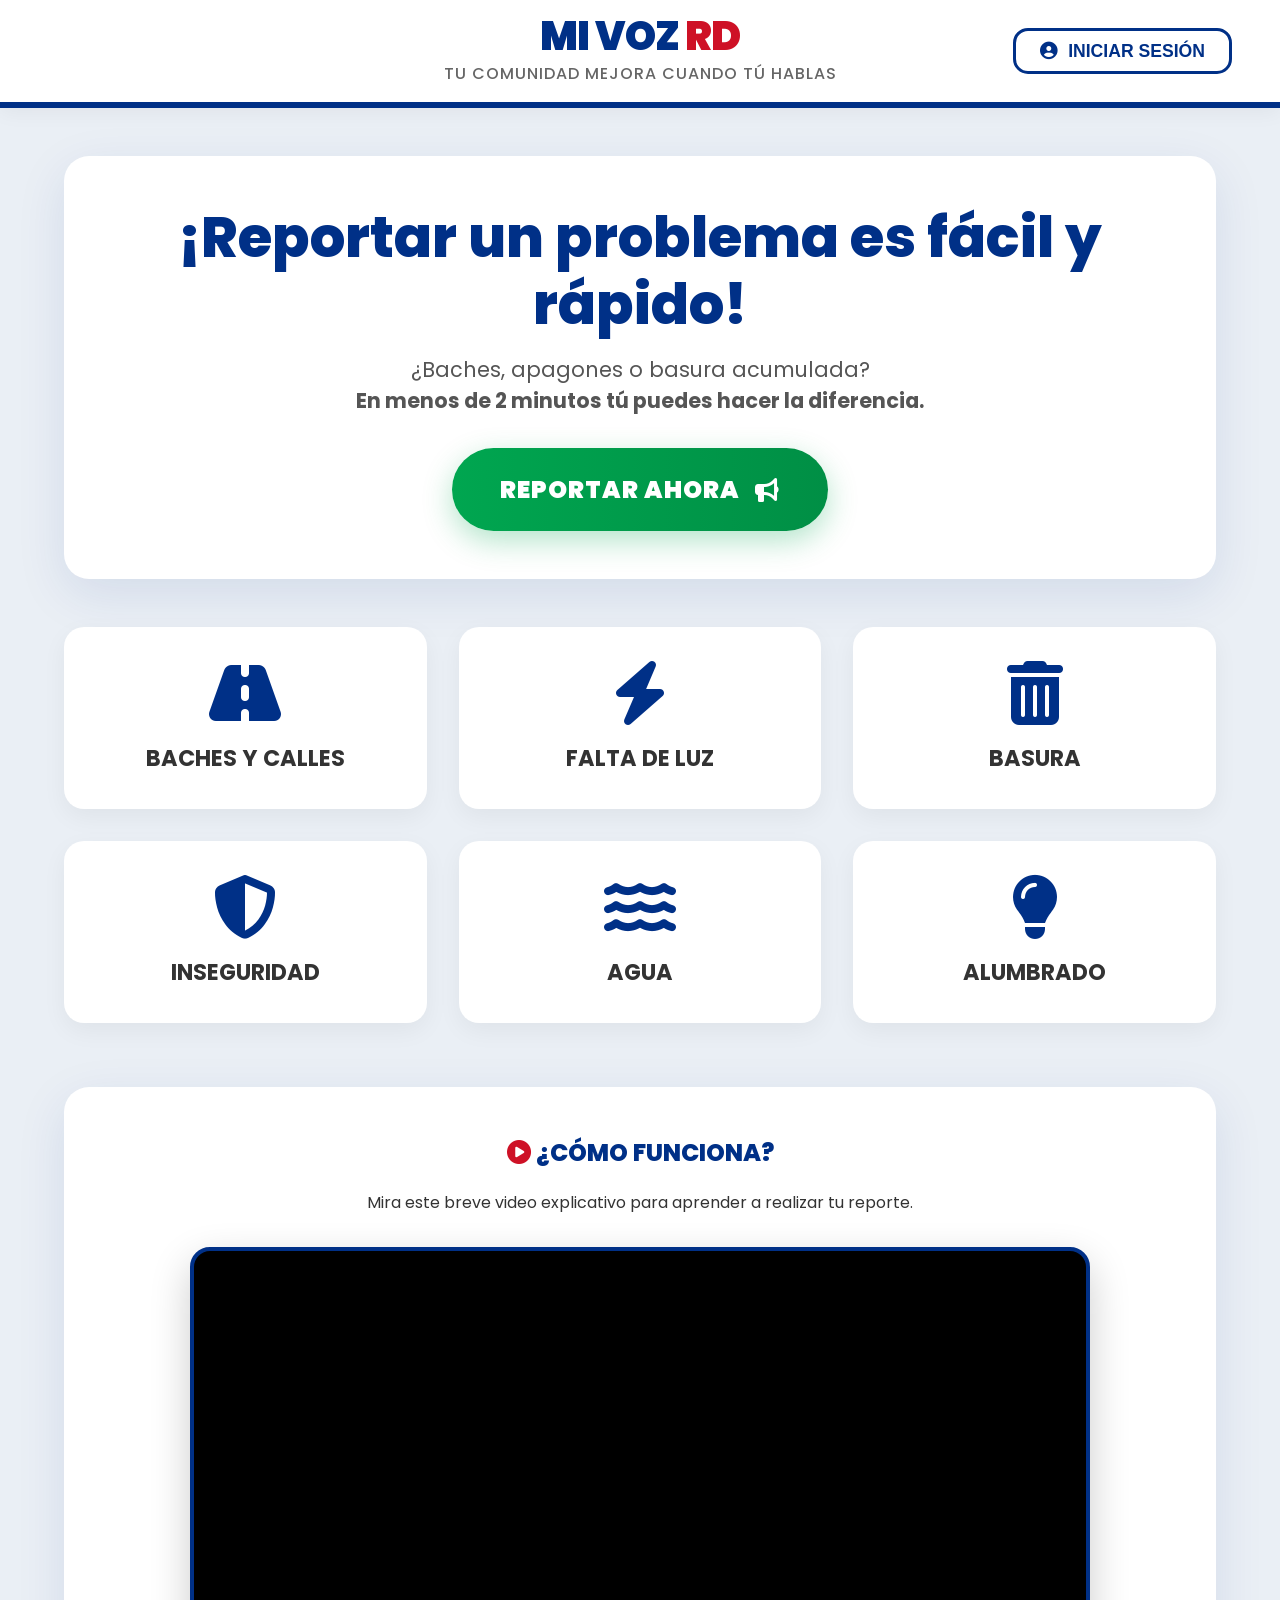
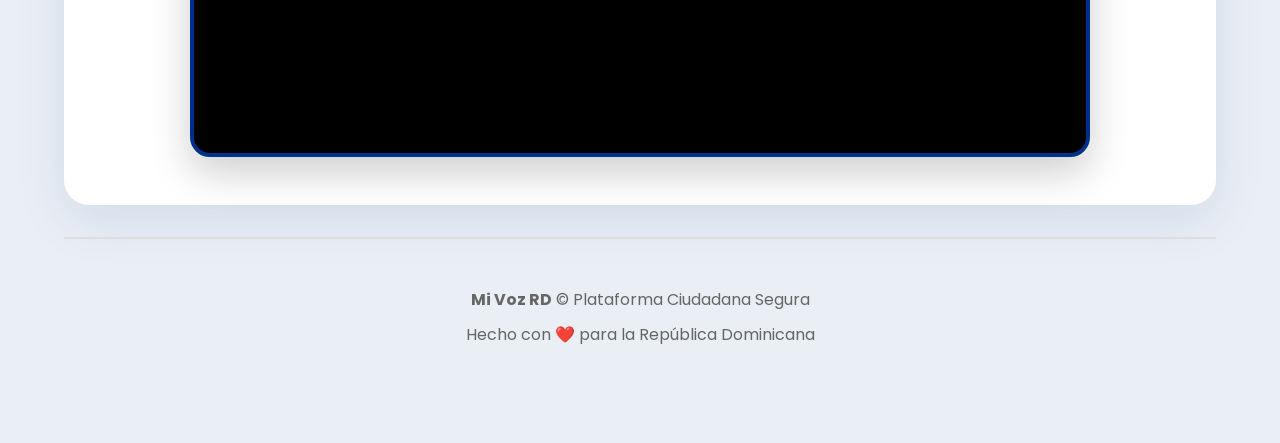
==== index.html @ d17f5f29 "rediseñe el estilo completo y puse el IU del login y por ultimo cambie drasticamente el IU de report" ====
<!DOCTYPE html>
<html lang="es">
<head>
    <meta charset="UTF-8">
    <meta name="viewport" content="width=device-width, initial-scale=1.0">
    <title>Mi Voz RD - Menú Principal</title>
    <!-- Fuente Poppins -->
    <link href="https://fonts.googleapis.com/css2?family=Poppins:wght@400;500;600;700;900&display=swap" rel="stylesheet">
    <!-- Iconos FontAwesome -->
    <link href="https://cdnjs.cloudflare.com/ajax/libs/font-awesome/6.4.0/css/all.min.css" rel="stylesheet">

    <style>
        :root {
            --azul-rd: #003087;
            --azul-claro: #004BC4;
            --rojo-rd: #CE1126;
            --blanco: #ffffff;
            --gris-bg: #EAEFF5;
            --verde-accion: #00A650;
        }

        * { margin: 0; padding: 0; box-sizing: border-box; }
        
        body {
            font-family: 'Poppins', sans-serif;
            background-color: var(--gris-bg);
            color: #333;
            font-size: 16px;
        }

        /* HEADER */
        .header-top {
            background: var(--blanco);
            padding: 1rem 2rem;
            display: flex;
            justify-content: center;
            align-items: center;
            border-bottom: 6px solid var(--azul-rd);
            box-shadow: 0 4px 20px rgba(0,0,0,0.05);
            text-align: center;
            position: relative;
            min-height: 100px;
        }

        .brand h1 { font-size: 2.5rem; font-weight: 900; color: var(--azul-rd); letter-spacing: -1px; text-transform: uppercase; margin: 0; line-height: 1; }
        .brand span { color: var(--rojo-rd); }
        .brand p { font-size: 1rem; color: #666; font-weight: 500; margin-top: 5px; letter-spacing: 1px; }

        .auth-container { position: absolute; right: 3rem; top: 50%; transform: translateY(-50%); }

        .btn-login {
            background: transparent; border: 3px solid var(--azul-rd); color: var(--azul-rd);
            padding: 0.6rem 1.5rem; font-size: 1.1rem; font-weight: 800; border-radius: 15px;
            cursor: pointer; transition: all 0.3s; display: flex; align-items: center; gap: 10px; text-transform: uppercase;
        }
        .btn-login:hover { background: var(--azul-rd); color: white; box-shadow: 0 8px 20px rgba(0,48,135,0.25); transform: scale(1.05); }

        .container-xl { max-width: 1200px; margin: 3rem auto; padding: 0 1.5rem; }

        /* HERO & CARDS */
        .hero-card {
            background: var(--blanco); padding: 3rem; border-radius: 25px;
            box-shadow: 0 15px 50px rgba(0,48,135,0.1); text-align: center; margin-bottom: 3rem;
        }
        .hero-title { font-size: clamp(2rem, 5vw, 3.5rem); font-weight: 800; color: var(--azul-rd); margin-bottom: 1rem; line-height: 1.2; }
        .hero-text { font-size: 1.3rem; color: #555; margin-bottom: 2rem; max-width: 800px; margin-left: auto; margin-right: auto; }

        .btn-cta-huge {
            display: inline-flex; align-items: center; justify-content: center; gap: 15px;
            background: linear-gradient(to right, var(--verde-accion), #008f45); color: white;
            padding: 1.5rem 3rem; font-size: 1.5rem; font-weight: 900; text-decoration: none; border-radius: 60px;
            box-shadow: 0 10px 30px rgba(0, 166, 80, 0.3); text-transform: uppercase; letter-spacing: 1px; transition: transform 0.2s;
        }
        .btn-cta-huge:hover { transform: scale(1.03); box-shadow: 0 15px 40px rgba(0, 166, 80, 0.4); }

        .grid-categorias { display: grid; grid-template-columns: repeat(auto-fit, minmax(280px, 1fr)); gap: 2rem; margin-bottom: 4rem; }
        .cat-card {
            background: var(--blanco); border-radius: 20px; padding: 2rem 1.5rem; text-align: center;
            box-shadow: 0 8px 25px rgba(0,0,0,0.05); transition: all 0.3s; cursor: pointer; border: 2px solid transparent;
        }
        .cat-card:hover { transform: translateY(-5px); border-color: var(--azul-rd); box-shadow: 0 15px 40px rgba(0,48,135,0.15); }
        .cat-icon { font-size: 4rem; color: var(--azul-rd); margin-bottom: 1rem; display: block; }
        .cat-card:hover .cat-icon { color: var(--rojo-rd); }
        .cat-title { font-size: 1.4rem; font-weight: 700; color: #333; text-transform: uppercase; }

        .video-section {
            background: var(--blanco); border-radius: 25px; padding: 3rem; margin-top: 4rem; text-align: center;
            box-shadow: 0 15px 50px rgba(0,48,135,0.1);
        }
        .video-wrapper { position: relative; width: 100%; max-width: 900px; margin: 2rem auto 0; border-radius: 20px; overflow: hidden; border: 4px solid var(--azul-rd); box-shadow: 0 15px 40px rgba(0,0,0,0.2); background: #000; }
        .video-responsive { overflow: hidden; padding-bottom: 56.25%; position: relative; height: 0; }
        .video-responsive iframe { left: 0; top: 0; height: 100%; width: 100%; position: absolute; border: none; }

        footer { text-align: center; padding: 3rem; color: #666; margin-top: 2rem; border-top: 2px solid #ddd; }

        /* MODAL STYLES */
        .modal-overlay {
            display: none; position: fixed; top: 0; left: 0; width: 100%; height: 100%;
            background: rgba(0, 48, 135, 0.6); backdrop-filter: blur(5px); z-index: 1000; justify-content: center; align-items: center;
        }
        .modal-content {
            background: white; width: 95%; max-width: 480px; padding: 2.5rem; border-radius: 25px;
            box-shadow: 0 25px 50px rgba(0,0,0,0.3); position: relative; animation: slideUp 0.3s ease-out;
        }
        @keyframes slideUp { from { transform: translateY(50px); opacity: 0; } to { transform: translateY(0); opacity: 1; } }
        
        .close-modal { position: absolute; top: 15px; right: 20px; font-size: 2rem; color: #999; cursor: pointer; transition: 0.2s; }
        .close-modal:hover { color: var(--rojo-rd); }

        .auth-tabs { display: flex; margin-bottom: 1.5rem; border-bottom: 3px solid #eee; }
        .tab-btn { flex: 1; padding: 1rem; font-size: 1.1rem; font-weight: 800; background: none; border: none; cursor: pointer; color: #999; position: relative; font-family: 'Poppins', sans-serif;}
        .tab-btn.active { color: var(--azul-rd); }
        .tab-btn.active::after { content: ''; position: absolute; bottom: -3px; left: 0; width: 100%; height: 5px; background: var(--azul-rd); border-radius: 10px 10px 0 0; }

        .auth-input { width: 100%; height: 50px; padding: 0 1rem; font-size: 1rem; border-radius: 12px; border: 2px solid #ccc; background: #F8F9FA; font-family: 'Poppins', sans-serif; margin-bottom: 10px; transition: 0.3s; }
        .auth-input:focus { outline: none; border-color: var(--azul-rd); background: white; }
        
        .forgot-link { text-align: right; display: block; margin-bottom: 20px; color: var(--azul-rd); font-weight: 600; text-decoration: none; cursor: pointer; }
        .forgot-link:hover { color: var(--rojo-rd); text-decoration: underline; }

        .btn-submit { background: var(--azul-rd); color: white; height: 55px; width: 100%; font-size: 1.2rem; font-weight: 800; border: none; border-radius: 12px; cursor: pointer; transition: 0.2s; }
        .btn-submit:hover { background: var(--azul-claro); transform: scale(1.02); }

        .social-buttons { display: flex; justify-content: center; gap: 15px; margin-top: 15px; }
        .social-btn { width: 100%; height: 45px; border-radius: 10px; border: 1px solid #ddd; background: white; cursor: pointer; display: flex; align-items: center; justify-content: center; gap: 8px; font-weight: 600; font-family: 'Poppins', sans-serif;}
        .social-btn:hover { background: #f8f8f8; }

        @media (max-width: 900px) {
            .header-top { flex-direction: column; padding: 1.5rem; gap: 1.5rem; }
            .auth-container { position: static; transform: none; width: 100%; display: flex; justify-content: center; margin-top: 10px; }
            .btn-login { width: 100%; justify-content: center; max-width: 350px; }
        }
    </style>
</head>
<body>

    <header class="header-top">
        <div class="brand">
            <h1>Mi Voz <span>RD</span></h1>
            <p>TU COMUNIDAD MEJORA CUANDO TÚ HABLAS</p>
        </div>
        <div class="auth-container">
            <button onclick="abrirModal()" class="btn-login">
                <i class="fas fa-user-circle"></i> INICIAR SESIÓN
            </button>
        </div>
    </header>

    <!-- MODAL INICIO SESIÓN -->
    <div id="modalLoginIndex" class="modal-overlay">
        <div class="modal-content">
            <span class="close-modal" onclick="cerrarModal()">&times;</span>
            <div class="auth-tabs">
                <button class="tab-btn active">INGRESAR</button>
                <!-- RUTA ACTUALIZADA A LA CARPETA pages/ -->
                <button class="tab-btn" onclick="irPagina('registro')">CREAR CUENTA</button>
            </div>
            
            <form onsubmit="event.preventDefault(); window.location.href='pages/login.html';">
                <input type="email" class="auth-input" placeholder="Correo Electrónico" required>
                <input type="password" class="auth-input" placeholder="Contraseña" required>
                
                <!-- RUTA ACTUALIZADA A LA CARPETA pages/ -->
                <a href="pages/login.html#recuperar" class="forgot-link">¿Olvidaste tu contraseña?</a>
                
                <button type="submit" class="btn-submit">ENTRAR</button>

                <div style="text-align: center; margin: 20px 0 10px; color: #aaa; font-size: 0.9rem;">O continúa con</div>
                <div class="social-buttons">
                    <button type="button" class="social-btn"><i class="fab fa-google" style="color: #DB4437;"></i> Google</button>
                    <button type="button" class="social-btn"><i class="fab fa-facebook-f" style="color: #1877F2;"></i> Facebook</button>
                    <button type="button" class="social-btn"><i class="fab fa-apple" style="color: black;"></i> Apple</button>
                </div>
            </form>
        </div>
    </div>

    <div class="container-xl">
        <div class="hero-card">
            <h2 class="hero-title">¡Reportar un problema es fácil y rápido!</h2>
            <p class="hero-text">¿Baches, apagones o basura acumulada? <br><strong>En menos de 2 minutos tú puedes hacer la diferencia.</strong></p>
            <a href="/pages/reportar.html" class="btn-cta-huge">REPORTAR AHORA <i class="fas fa-bullhorn"></i></a>
        </div>
        
        <div class="grid-categorias">
            <div class="cat-card"><i class="fas fa-road cat-icon"></i><h3 class="cat-title">Baches y Calles</h3></div>
            <div class="cat-card"><i class="fas fa-bolt cat-icon"></i><h3 class="cat-title">Falta de Luz</h3></div>
            <div class="cat-card"><i class="fas fa-trash-alt cat-icon"></i><h3 class="cat-title">Basura</h3></div>
            <div class="cat-card"><i class="fas fa-shield-alt cat-icon"></i><h3 class="cat-title">Inseguridad</h3></div>
            <div class="cat-card"><i class="fas fa-water cat-icon"></i><h3 class="cat-title">Agua</h3></div>
            <div class="cat-card"><i class="fas fa-lightbulb cat-icon"></i><h3 class="cat-title">Alumbrado</h3></div>
        </div>

        <div class="video-section">
            <h2 style="font-weight: 800; color: #003087; margin-bottom: 20px;"><i class="fas fa-play-circle" style="color: #CE1126;"></i> ¿CÓMO FUNCIONA?</h2>
            <p style="color: var(--text-secondary);">Mira este breve video explicativo para aprender a realizar tu reporte.</p>
            <div class="video-wrapper">
                <div class="video-responsive"><iframe width="560" height="315" src="" title="Video"></iframe></div>
            </div>
        </div>
         <footer>
            <p><strong>Mi Voz RD</strong> © Plataforma Ciudadana Segura</p>
            <p style="margin-top: 10px;">Hecho con ❤️ para la República Dominicana</p>
        </footer>
    </div>

    <script>
        const modal = document.getElementById('modalLoginIndex');
        function abrirModal() { modal.style.display = 'flex'; }
        function cerrarModal() { modal.style.display = 'none'; }
        window.onclick = function(e) { if(e.target == modal) cerrarModal(); }

        // RUTA ACTUALIZADA EN JAVASCRIPT: pages/login.html
        function irPagina(tipo) { window.location.href = 'pages/login.html#' + tipo; }
    </script>
</body>
</html>
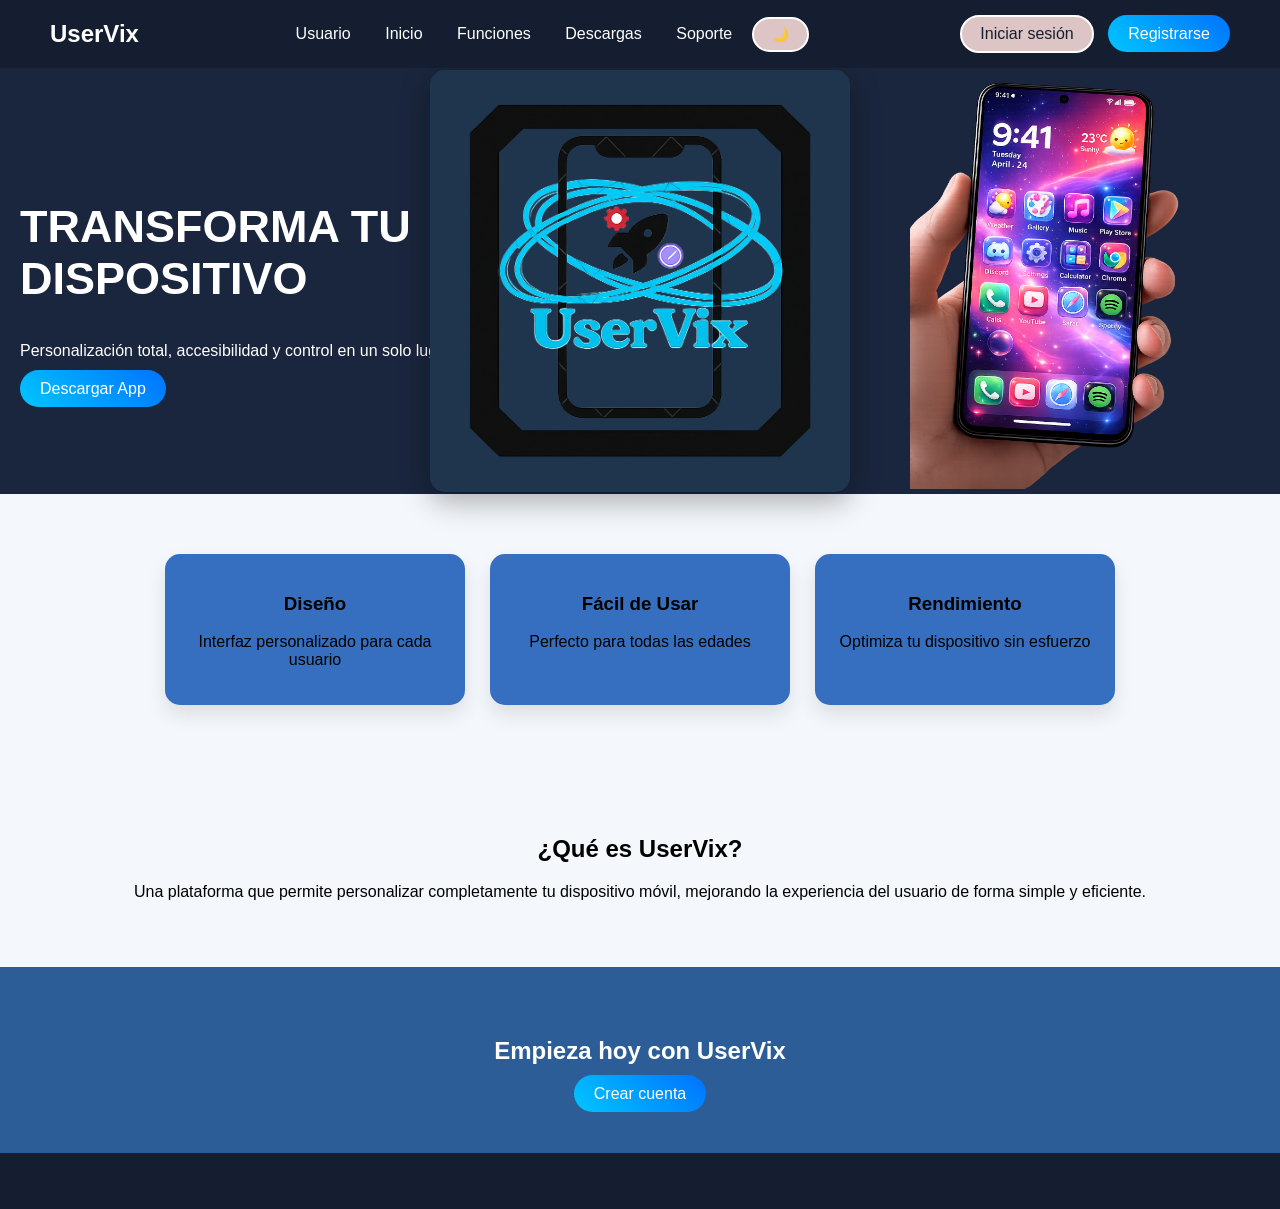
==== commit 008aaa16: "Add files via upload" ====
--- a/index.html
+++ b/index.html
@@ -1,217 +1,81 @@
-<!DOCTYPE html>
-<html lang="es">
-<head>
-    <meta charset="UTF-8">
-    <meta name="viewport" content="width=device-width, initial-scale=1.0">
-    <title>Mi Voz RD - Menú Principal</title>
-    <!-- Fuente Poppins -->
-    <link href="https://fonts.googleapis.com/css2?family=Poppins:wght@400;500;600;700;900&display=swap" rel="stylesheet">
-    <!-- Iconos FontAwesome -->
-    <link href="https://cdnjs.cloudflare.com/ajax/libs/font-awesome/6.4.0/css/all.min.css" rel="stylesheet">
-
-    <style>
-        :root {
-            --azul-rd: #003087;
-            --azul-claro: #004BC4;
-            --rojo-rd: #CE1126;
-            --blanco: #ffffff;
-            --gris-bg: #EAEFF5;
-            --verde-accion: #00A650;
-        }
-
-        * { margin: 0; padding: 0; box-sizing: border-box; }
-        
-        body {
-            font-family: 'Poppins', sans-serif;
-            background-color: var(--gris-bg);
-            color: #333;
-            font-size: 16px;
-        }
-
-        /* HEADER */
-        .header-top {
-            background: var(--blanco);
-            padding: 1rem 2rem;
-            display: flex;
-            justify-content: center;
-            align-items: center;
-            border-bottom: 6px solid var(--azul-rd);
-            box-shadow: 0 4px 20px rgba(0,0,0,0.05);
-            text-align: center;
-            position: relative;
-            min-height: 100px;
-        }
-
-        .brand h1 { font-size: 2.5rem; font-weight: 900; color: var(--azul-rd); letter-spacing: -1px; text-transform: uppercase; margin: 0; line-height: 1; }
-        .brand span { color: var(--rojo-rd); }
-        .brand p { font-size: 1rem; color: #666; font-weight: 500; margin-top: 5px; letter-spacing: 1px; }
-
-        .auth-container { position: absolute; right: 3rem; top: 50%; transform: translateY(-50%); }
-
-        .btn-login {
-            background: transparent; border: 3px solid var(--azul-rd); color: var(--azul-rd);
-            padding: 0.6rem 1.5rem; font-size: 1.1rem; font-weight: 800; border-radius: 15px;
-            cursor: pointer; transition: all 0.3s; display: flex; align-items: center; gap: 10px; text-transform: uppercase;
-        }
-        .btn-login:hover { background: var(--azul-rd); color: white; box-shadow: 0 8px 20px rgba(0,48,135,0.25); transform: scale(1.05); }
-
-        .container-xl { max-width: 1200px; margin: 3rem auto; padding: 0 1.5rem; }
-
-        /* HERO & CARDS */
-        .hero-card {
-            background: var(--blanco); padding: 3rem; border-radius: 25px;
-            box-shadow: 0 15px 50px rgba(0,48,135,0.1); text-align: center; margin-bottom: 3rem;
-        }
-        .hero-title { font-size: clamp(2rem, 5vw, 3.5rem); font-weight: 800; color: var(--azul-rd); margin-bottom: 1rem; line-height: 1.2; }
-        .hero-text { font-size: 1.3rem; color: #555; margin-bottom: 2rem; max-width: 800px; margin-left: auto; margin-right: auto; }
-
-        .btn-cta-huge {
-            display: inline-flex; align-items: center; justify-content: center; gap: 15px;
-            background: linear-gradient(to right, var(--verde-accion), #008f45); color: white;
-            padding: 1.5rem 3rem; font-size: 1.5rem; font-weight: 900; text-decoration: none; border-radius: 60px;
-            box-shadow: 0 10px 30px rgba(0, 166, 80, 0.3); text-transform: uppercase; letter-spacing: 1px; transition: transform 0.2s;
-        }
-        .btn-cta-huge:hover { transform: scale(1.03); box-shadow: 0 15px 40px rgba(0, 166, 80, 0.4); }
-
-        .grid-categorias { display: grid; grid-template-columns: repeat(auto-fit, minmax(280px, 1fr)); gap: 2rem; margin-bottom: 4rem; }
-        .cat-card {
-            background: var(--blanco); border-radius: 20px; padding: 2rem 1.5rem; text-align: center;
-            box-shadow: 0 8px 25px rgba(0,0,0,0.05); transition: all 0.3s; cursor: pointer; border: 2px solid transparent;
-        }
-        .cat-card:hover { transform: translateY(-5px); border-color: var(--azul-rd); box-shadow: 0 15px 40px rgba(0,48,135,0.15); }
-        .cat-icon { font-size: 4rem; color: var(--azul-rd); margin-bottom: 1rem; display: block; }
-        .cat-card:hover .cat-icon { color: var(--rojo-rd); }
-        .cat-title { font-size: 1.4rem; font-weight: 700; color: #333; text-transform: uppercase; }
-
-        .video-section {
-            background: var(--blanco); border-radius: 25px; padding: 3rem; margin-top: 4rem; text-align: center;
-            box-shadow: 0 15px 50px rgba(0,48,135,0.1);
-        }
-        .video-wrapper { position: relative; width: 100%; max-width: 900px; margin: 2rem auto 0; border-radius: 20px; overflow: hidden; border: 4px solid var(--azul-rd); box-shadow: 0 15px 40px rgba(0,0,0,0.2); background: #000; }
-        .video-responsive { overflow: hidden; padding-bottom: 56.25%; position: relative; height: 0; }
-        .video-responsive iframe { left: 0; top: 0; height: 100%; width: 100%; position: absolute; border: none; }
-
-        footer { text-align: center; padding: 3rem; color: #666; margin-top: 2rem; border-top: 2px solid #ddd; }
-
-        /* MODAL STYLES */
-        .modal-overlay {
-            display: none; position: fixed; top: 0; left: 0; width: 100%; height: 100%;
-            background: rgba(0, 48, 135, 0.6); backdrop-filter: blur(5px); z-index: 1000; justify-content: center; align-items: center;
-        }
-        .modal-content {
-            background: white; width: 95%; max-width: 480px; padding: 2.5rem; border-radius: 25px;
-            box-shadow: 0 25px 50px rgba(0,0,0,0.3); position: relative; animation: slideUp 0.3s ease-out;
-        }
-        @keyframes slideUp { from { transform: translateY(50px); opacity: 0; } to { transform: translateY(0); opacity: 1; } }
-        
-        .close-modal { position: absolute; top: 15px; right: 20px; font-size: 2rem; color: #999; cursor: pointer; transition: 0.2s; }
-        .close-modal:hover { color: var(--rojo-rd); }
-
-        .auth-tabs { display: flex; margin-bottom: 1.5rem; border-bottom: 3px solid #eee; }
-        .tab-btn { flex: 1; padding: 1rem; font-size: 1.1rem; font-weight: 800; background: none; border: none; cursor: pointer; color: #999; position: relative; font-family: 'Poppins', sans-serif;}
-        .tab-btn.active { color: var(--azul-rd); }
-        .tab-btn.active::after { content: ''; position: absolute; bottom: -3px; left: 0; width: 100%; height: 5px; background: var(--azul-rd); border-radius: 10px 10px 0 0; }
-
-        .auth-input { width: 100%; height: 50px; padding: 0 1rem; font-size: 1rem; border-radius: 12px; border: 2px solid #ccc; background: #F8F9FA; font-family: 'Poppins', sans-serif; margin-bottom: 10px; transition: 0.3s; }
-        .auth-input:focus { outline: none; border-color: var(--azul-rd); background: white; }
-        
-        .forgot-link { text-align: right; display: block; margin-bottom: 20px; color: var(--azul-rd); font-weight: 600; text-decoration: none; cursor: pointer; }
-        .forgot-link:hover { color: var(--rojo-rd); text-decoration: underline; }
-
-        .btn-submit { background: var(--azul-rd); color: white; height: 55px; width: 100%; font-size: 1.2rem; font-weight: 800; border: none; border-radius: 12px; cursor: pointer; transition: 0.2s; }
-        .btn-submit:hover { background: var(--azul-claro); transform: scale(1.02); }
-
-        .social-buttons { display: flex; justify-content: center; gap: 15px; margin-top: 15px; }
-        .social-btn { width: 100%; height: 45px; border-radius: 10px; border: 1px solid #ddd; background: white; cursor: pointer; display: flex; align-items: center; justify-content: center; gap: 8px; font-weight: 600; font-family: 'Poppins', sans-serif;}
-        .social-btn:hover { background: #f8f8f8; }
-
-        @media (max-width: 900px) {
-            .header-top { flex-direction: column; padding: 1.5rem; gap: 1.5rem; }
-            .auth-container { position: static; transform: none; width: 100%; display: flex; justify-content: center; margin-top: 10px; }
-            .btn-login { width: 100%; justify-content: center; max-width: 350px; }
-        }
-    </style>
-</head>
-<body>
-
-    <header class="header-top">
-        <div class="brand">
-            <h1>Mi Voz <span>RD</span></h1>
-            <p>TU COMUNIDAD MEJORA CUANDO TÚ HABLAS</p>
-        </div>
-        <div class="auth-container">
-            <button onclick="abrirModal()" class="btn-login">
-                <i class="fas fa-user-circle"></i> INICIAR SESIÓN
-            </button>
-        </div>
-    </header>
-
-    <!-- MODAL INICIO SESIÓN -->
-    <div id="modalLoginIndex" class="modal-overlay">
-        <div class="modal-content">
-            <span class="close-modal" onclick="cerrarModal()">&times;</span>
-            <div class="auth-tabs">
-                <button class="tab-btn active">INGRESAR</button>
-                <!-- RUTA ACTUALIZADA A LA CARPETA pages/ -->
-                <button class="tab-btn" onclick="irPagina('registro')">CREAR CUENTA</button>
-            </div>
-            
-            <form onsubmit="event.preventDefault(); window.location.href='pages/login.html';">
-                <input type="email" class="auth-input" placeholder="Correo Electrónico" required>
-                <input type="password" class="auth-input" placeholder="Contraseña" required>
-                
-                <!-- RUTA ACTUALIZADA A LA CARPETA pages/ -->
-                <a href="pages/login.html#recuperar" class="forgot-link">¿Olvidaste tu contraseña?</a>
-                
-                <button type="submit" class="btn-submit">ENTRAR</button>
-
-                <div style="text-align: center; margin: 20px 0 10px; color: #aaa; font-size: 0.9rem;">O continúa con</div>
-                <div class="social-buttons">
-                    <button type="button" class="social-btn"><i class="fab fa-google" style="color: #DB4437;"></i> Google</button>
-                    <button type="button" class="social-btn"><i class="fab fa-facebook-f" style="color: #1877F2;"></i> Facebook</button>
-                    <button type="button" class="social-btn"><i class="fab fa-apple" style="color: black;"></i> Apple</button>
-                </div>
-            </form>
-        </div>
-    </div>
-
-    <div class="container-xl">
-        <div class="hero-card">
-            <h2 class="hero-title">¡Reportar un problema es fácil y rápido!</h2>
-            <p class="hero-text">¿Baches, apagones o basura acumulada? <br><strong>En menos de 2 minutos tú puedes hacer la diferencia.</strong></p>
-            <a href="/pages/reportar.html" class="btn-cta-huge">REPORTAR AHORA <i class="fas fa-bullhorn"></i></a>
-        </div>
-        
-        <div class="grid-categorias">
-            <div class="cat-card"><i class="fas fa-road cat-icon"></i><h3 class="cat-title">Baches y Calles</h3></div>
-            <div class="cat-card"><i class="fas fa-bolt cat-icon"></i><h3 class="cat-title">Falta de Luz</h3></div>
-            <div class="cat-card"><i class="fas fa-trash-alt cat-icon"></i><h3 class="cat-title">Basura</h3></div>
-            <div class="cat-card"><i class="fas fa-shield-alt cat-icon"></i><h3 class="cat-title">Inseguridad</h3></div>
-            <div class="cat-card"><i class="fas fa-water cat-icon"></i><h3 class="cat-title">Agua</h3></div>
-            <div class="cat-card"><i class="fas fa-lightbulb cat-icon"></i><h3 class="cat-title">Alumbrado</h3></div>
-        </div>
-
-        <div class="video-section">
-            <h2 style="font-weight: 800; color: #003087; margin-bottom: 20px;"><i class="fas fa-play-circle" style="color: #CE1126;"></i> ¿CÓMO FUNCIONA?</h2>
-            <p style="color: var(--text-secondary);">Mira este breve video explicativo para aprender a realizar tu reporte.</p>
-            <div class="video-wrapper">
-                <div class="video-responsive"><iframe width="560" height="315" src="" title="Video"></iframe></div>
-            </div>
-        </div>
-         <footer>
-            <p><strong>Mi Voz RD</strong> © Plataforma Ciudadana Segura</p>
-            <p style="margin-top: 10px;">Hecho con ❤️ para la República Dominicana</p>
-        </footer>
-    </div>
-
-    <script>
-        const modal = document.getElementById('modalLoginIndex');
-        function abrirModal() { modal.style.display = 'flex'; }
-        function cerrarModal() { modal.style.display = 'none'; }
-        window.onclick = function(e) { if(e.target == modal) cerrarModal(); }
-
-        // RUTA ACTUALIZADA EN JAVASCRIPT: pages/login.html
-        function irPagina(tipo) { window.location.href = 'pages/login.html#' + tipo; }
-    </script>
-</body>
+<!DOCTYPE html>
+<html lang="es">
+<head>
+    <meta charset="UTF-8">
+    <title>UserVix</title>
+    <link rel="stylesheet" href="index.css">
+</head>
+<body class="index-page">
+
+<header class="header">
+    <div class="logo">UserVix</div>
+
+    <nav>
+        <a href="dashboard.html">Usuario</a>
+        <a href="#">Inicio</a>
+        <a href="funciones.html">Funciones</a>
+        <a href="descargas.html">Descargas</a>
+        <a href="soporte.html">Soporte</a>
+        <button onclick="toggleDarkMode()" id="darkBtn" class="btn-outline">🌙</button>
+    </nav>
+
+    <div class="auth">
+        <a href="login.html" class="btn-outline">Iniciar sesión</a>
+        <a href="registro.html" class="btn-primary">Registrarse</a>
+    </div>
+</header>
+
+<section class="hero">
+    <div class="hero-text">
+        <h1>TRANSFORMA TU DISPOSITIVO</h1>
+        <p>Personalización total, accesibilidad y control en un solo lugar</p>
+
+        <div class="hero-buttons">
+            <a href="descargas.html" class="btn-primary">Descargar App</a>
+        </div>
+    </div>
+
+    <!-- 🔥 LOGO EN EL CENTRO -->
+    <div class="hero-logo">
+        <img src="indexlogouservix.png" alt="UserVix Logo">
+    </div>
+
+    <div class="hero-img">
+        <img src="indeximagenlaunch.png" alt="UserVix App">
+    </div>
+</section>
+
+<section class="features">
+    <div class="card">
+        <h3>Diseño</h3>
+        <p>Interfaz personalizado para cada usuario</p>
+    </div>
+
+    <div class="card">
+        <h3>Fácil de Usar</h3>
+        <p>Perfecto para todas las edades</p>
+    </div>
+
+    <div class="card">
+        <h3>Rendimiento</h3>
+        <p>Optimiza tu dispositivo sin esfuerzo</p>
+    </div>
+</section>
+
+<section class="about">
+    <h2>¿Qué es UserVix?</h2>
+    <p>Una plataforma que permite personalizar completamente tu dispositivo móvil,
+       mejorando la experiencia del usuario de forma simple y eficiente.</p>
+</section>
+
+<section class="cta">
+    <h2>Empieza hoy con UserVix</h2>
+    <a href="registro.html" class="btn-primary">Crear cuenta</a>
+</section>
+
+<footer>
+    <p></p>
+</footer>
+<script src="index.js"></script>
+</body>
 </html>
--- a/index.css
+++ b/index.css
@@ -0,0 +1,234 @@
+body {
+    margin: 0;
+    font-family: 'Segoe UI', sans-serif;
+    background: #f4f7fb;
+}
+
+/* 🔥 SOLO PARA PÁGINAS NORMALES */
+body:not(.auth-page) {
+    padding-top: 68px;
+    
+}
+
+
+/* HEADER */
+.header {
+    display: flex;
+    justify-content: space-between;
+    align-items: center;
+    padding: 15px 50px;
+    background: linear-gradient(90deg, #141e30, #141e30);
+    color: white;
+
+    position: fixed;
+    top: 0;
+    left: 0;
+    width: 100%;
+    z-index: 1000;
+
+    box-sizing: border-box;
+}
+
+
+.logo {
+    font-size: 24px;
+    font-weight: bold;
+}
+
+nav a {
+    margin: 0 15px;
+    color: white;
+    text-decoration: none;
+}
+
+.auth a {
+    margin-left: 10px;
+}
+
+/* BOTONES */
+.btn-primary {
+    background: linear-gradient(45deg, #00c6ff, #0072ff);
+    border: none;
+    padding: 10px 20px;
+    border-radius: 25px;
+    color: white;
+    cursor: pointer;
+    transition: 0.3s;
+    text-align: center;
+    line-height: normal;
+    
+}
+
+.btn-primary:hover {
+    transform: scale(1.05);
+}
+
+.btn-outline {
+    background: #dec5c5 !important;    /* Fondo blanco sólido */
+    color: #141e30 !important;         /* Icono (luna/sol) oscuro */
+    border: none;
+    border: 2px solid white;
+    padding: 8px 18px;
+    border-radius: 25px;
+    color: white;
+    text-decoration: none;
+    display: inline-block; /* Asegura que la transformación funcione bien */
+    transition: 0.3s ease; /* Transición suave para el movimiento */
+    cursor: pointer;
+
+}
+.btn-outline:hover {
+    transform: translateY(-5px); /* Se mueve 5px hacia arriba */
+    background: rgba(255, 255, 255, 0.1); /* Un pequeño brillo de fondo opcional */
+    box-shadow: 0 5px 15px rgba(0,0,0,0.2); /* Sombra para resaltar la elevación */
+}
+
+/* HERO */
+.hero {
+    display: flex;
+    align-items: center;
+    justify-content: space-between;
+    padding: 1px 20px;
+    background: linear-gradient(120deg, #1a263d, #1a263d);
+    color: white;
+}
+
+.hero-text {
+    max-width: 500px;
+}
+
+.hero-text h1 {
+    font-size: 45px;
+}
+
+.hero-buttons {
+    margin-top: 20px;
+}
+
+.hero-buttons button {
+    margin-right: 10px;
+}
+
+.hero-img img {
+    width: 280px;
+    margin-left: -350px;
+    animation: float 3s ease-in-out infinite;
+}
+
+/* ANIMACIÓN */
+@keyframes float {
+    0% { transform: translateY(0px); }
+    50% { transform: translateY(-10px); }
+    100% { transform: translateY(0px); }
+}
+
+/* FEATURES */
+.features {
+    display: flex;
+    justify-content: center;
+    gap: 25px;
+    padding: 60px;
+}
+
+.card {
+    background: rgb(54, 111, 191);
+    padding: 20px;
+    border-radius: 15px;
+    width: 260px;
+    text-align: center;
+    box-shadow: 0 10px 20px rgba(0,0,0,0.1);
+    transition: 0.3s;
+}
+
+.card:hover {
+    transform: translateY(-10px);
+}
+
+/* ABOUT */
+.about {
+    text-align: center;
+    padding: 50px;
+}
+
+/* CTA */
+.cta {
+    text-align: center;
+    padding: 50px;
+    background: #2c5d97;
+    color: white;
+}
+
+/* FOOTER */
+footer {
+    text-align: center;
+    padding: 20px;
+    background: #141e30;
+    color: white;
+}
+
+/* 🌙 MODO OSCURO */
+.dark-mode {
+    background: #1e1e1e;
+    color: #e0e0e0;
+}
+
+/* HEADER */
+.dark-mode .header {
+    background: #222222;
+}
+
+/* HERO */
+.dark-mode .hero {
+    background: #2a2a2a;
+}
+
+/* CARDS */
+.dark-mode:not(.index-page) .card {
+    background: #2f2f2f;
+    color: white;
+}
+
+/* CAJAS (LOGIN, DESCARGAS, FUNCIONES, ETC) */
+.dark-mode .auth-box,
+.dark-mode .download-card,
+.dark-mode .func-card,
+.dark-mode .faq-item {
+    background: #2f2f2f;
+    color: white;
+}
+
+/* INPUTS */
+.dark-mode input,
+.dark-mode textarea {
+    background: #3a3a3a;
+    color: white;
+    border: 1px solid #555;
+}
+
+/* FOOTER */
+.dark-mode footer {
+    background: #2a2a2a;
+}
+.hero-logo {
+    display: flex;
+    align-items: center;
+    justify-content: center;
+}
+
+.hero-logo img {
+    background: #1f354d;
+    width: 420px;
+    margin-left: -500px;
+    border-radius: 15px;
+    box-shadow: 0 10px 30px rgba(0,0,0,0.3);
+    
+}
+.dark-mode .hero-logo img {
+background: #333333;
+    
+}
+a {
+    text-decoration: none;
+}
+
+
